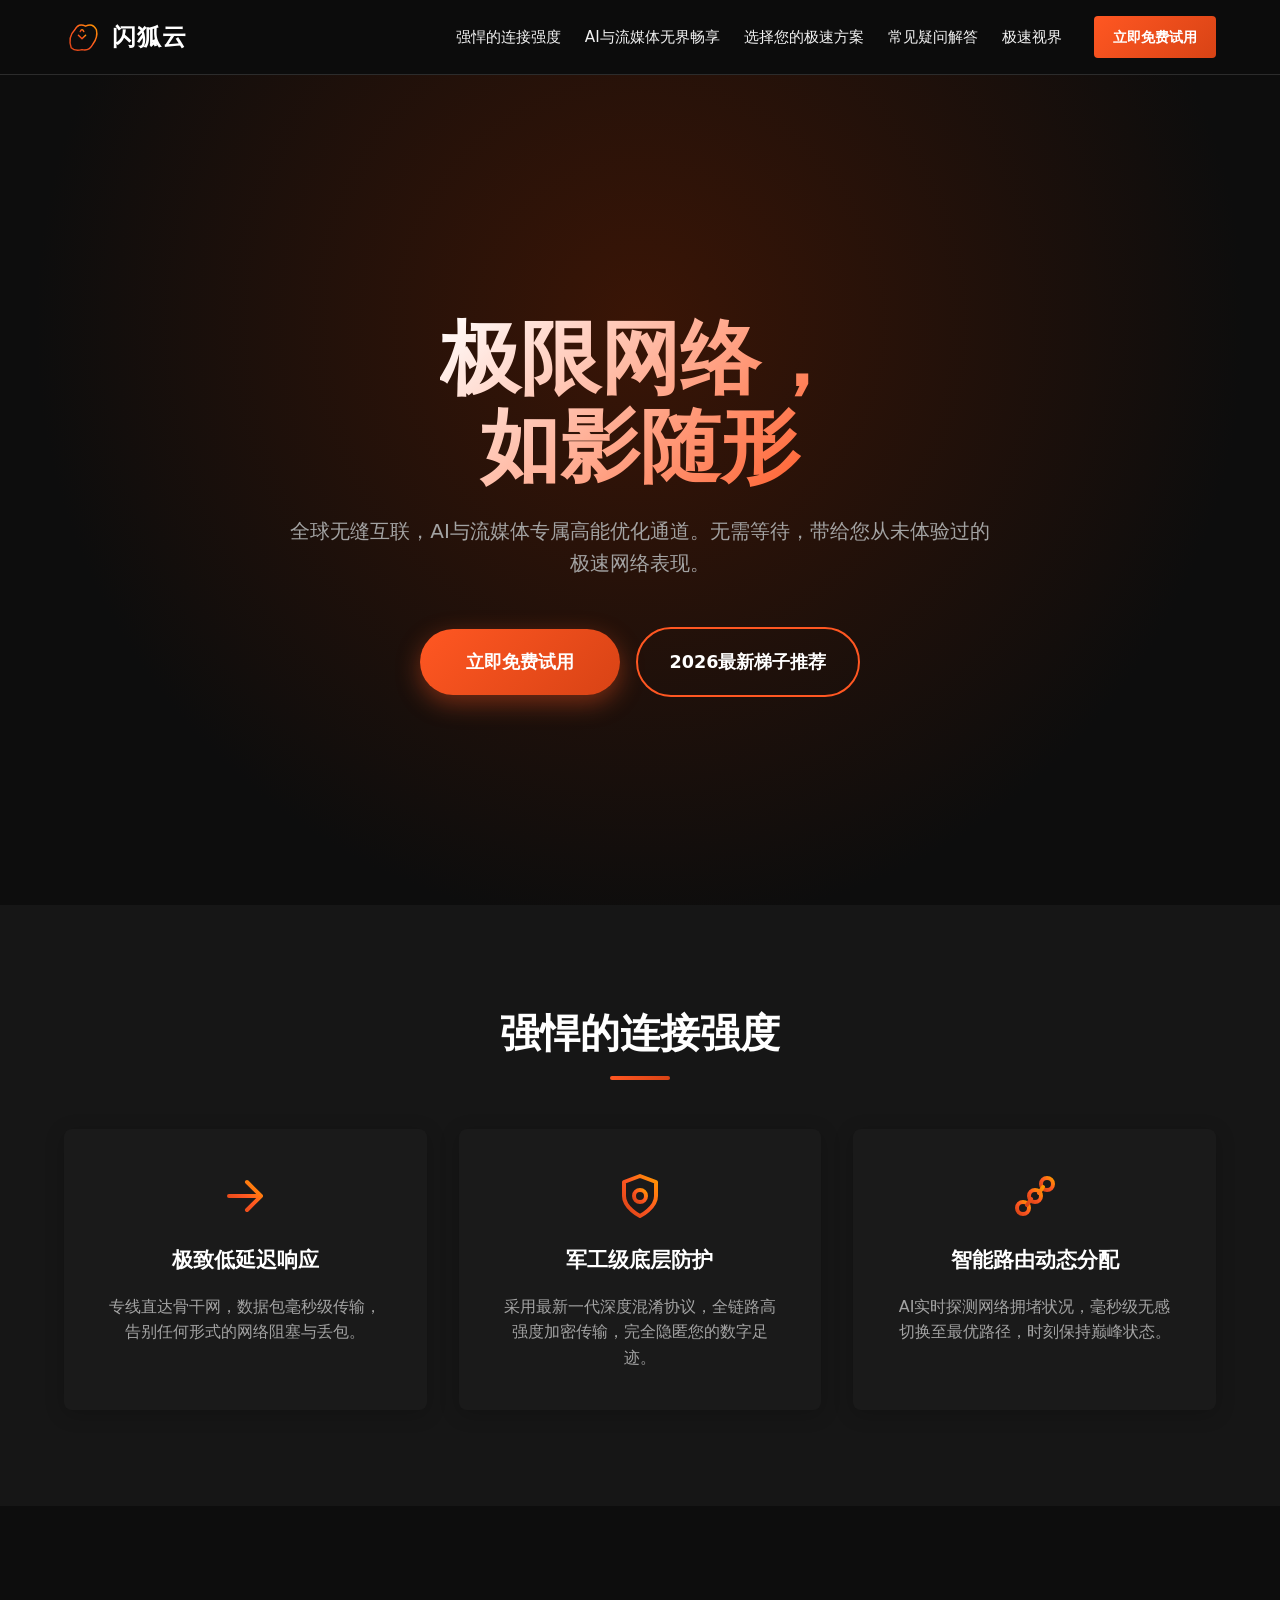
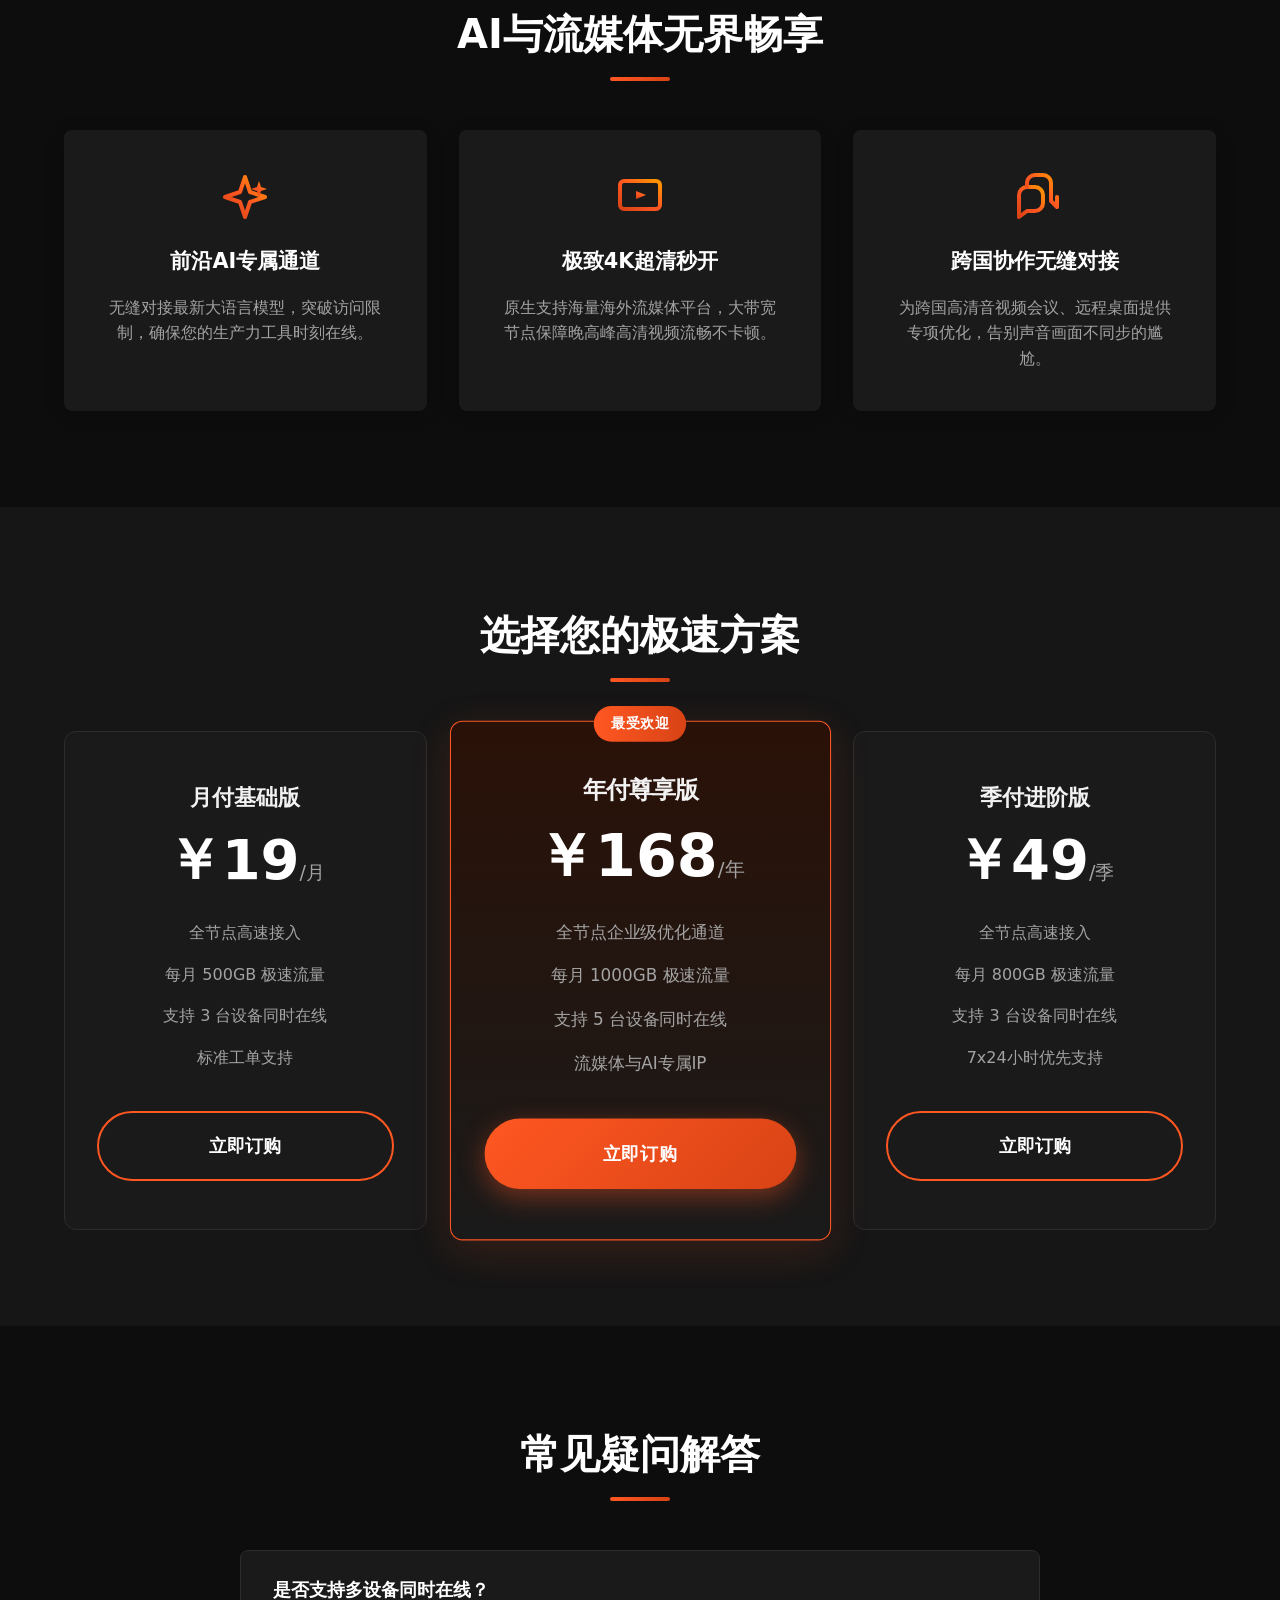
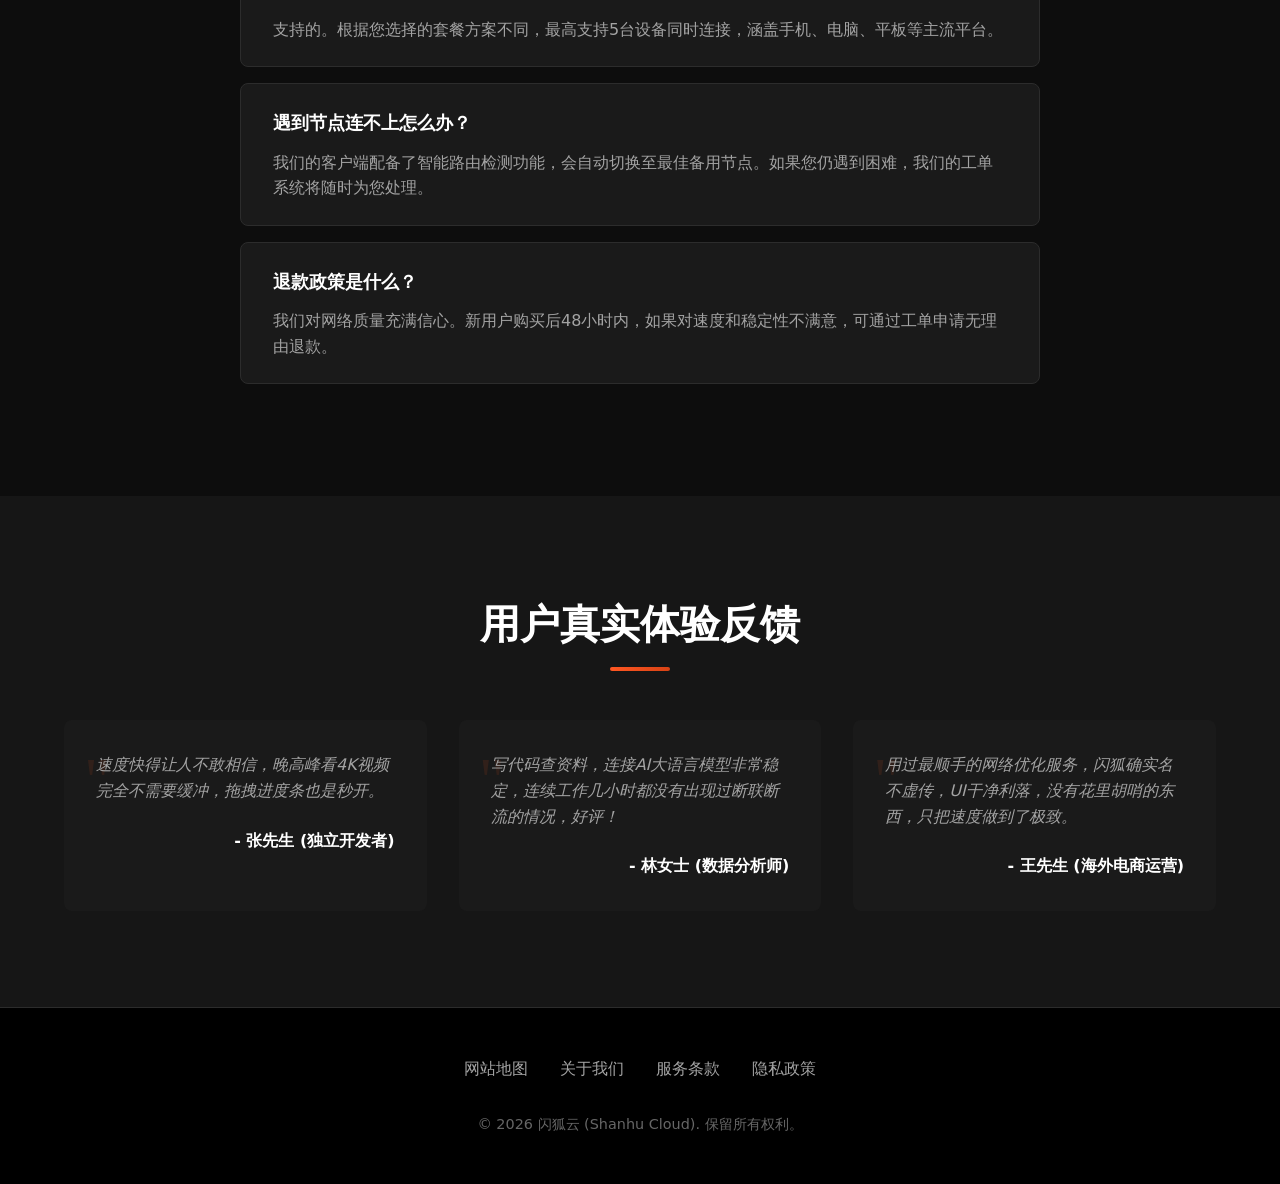
==== index.html @ f5d43a60 "Initial commit for shanhucloud.cyou" ====
<!DOCTYPE html>
<html lang="zh-CN">
<head>
    <meta charset="UTF-8">
    <meta name="viewport" content="width=device-width, initial-scale=1.0">
    <title>闪狐云 (ShanhuCloud) - 顶级机场推荐 | 专线网络加速与游戏加速</title>
    <meta name="description" content="闪狐云为您提供全球无缝覆盖的专线网络加速服务。顶尖机场推荐，畅享极致游戏加速与AI专属优化通道，带给您如火般强劲、从未体验过的闪电网速。">
    <meta name="keywords" content="机场推荐, 专线网络加速, 游戏加速, 闪狐云, ShanhuCloud, 网络优化">
    <meta property="og:title" content="闪狐云 (ShanhuCloud) - 顶级机场推荐 | 专线网络加速">
    <meta property="og:description" content="闪狐云为您提供全球无缝覆盖的专线网络加速服务。顶尖机场推荐，畅享极致游戏加速与AI专属优化通道。">
    <meta property="og:type" content="website">
    <meta property="og:url" content="https://shanhucloud.cyou/">
    <script type="application/ld+json">
    {
      "@context": "https://schema.org/",
      "@type": "Product",
      "name": "闪狐云 (ShanhuCloud) 专线网络加速",
      "description": "全球无缝覆盖的专线网络加速服务，提供顶级游戏加速与AI专属优化通道。",
      "brand": {
        "@type": "Brand",
        "name": "闪狐云"
      },
      "offers": {
        "@type": "Offer",
        "url": "https://shanhucloud.cyou/",
        "priceCurrency": "CNY",
        "price": "19.00"
      }
    }
    </script>
    <link rel="stylesheet" href="style.css">
</head>
<body>
    <!-- Sticky Top Nav -->
    <header class="top-header">
        <div class="brand-logo">
            <svg viewBox="0 0 100 100" xmlns="http://www.w3.org/2000/svg">
                <defs>
                    <linearGradient id="flameGrad" x1="0%" y1="100%" x2="100%" y2="0%">
                        <stop offset="0%" stop-color="#d84315" />
                        <stop offset="50%" stop-color="#ff5722" />
                        <stop offset="100%" stop-color="#ff9800" />
                    </linearGradient>
                </defs>
                <path d="M20,80 Q10,50 30,30 Q40,10 60,20 Q80,10 90,30 Q95,50 80,70 Q70,90 50,85 Q30,90 20,80 Z" fill="none" stroke="url(#flameGrad)" stroke-width="4"/>
                <path d="M40,45 L50,55 L60,45" fill="none" stroke="url(#flameGrad)" stroke-width="4" stroke-linecap="round" stroke-linejoin="round"/>
                <path d="M45,35 Q50,25 55,35" fill="none" stroke="url(#flameGrad)" stroke-width="4" stroke-linecap="round"/>
            </svg>
            闪狐云
        </div>
        
        <nav class="main-nav">
            <div class="nav-links">
                <a href="#features">强悍的连接强度</a>
                <a href="#streaming">AI与流媒体无界畅享</a>
                <a href="#pricing">选择您的极速方案</a>
                <a href="#faq">常见疑问解答</a>
                <a href="blog.html">极速视界</a>
            </div>
            <a href="https://ww012.twilightaff.com/#/?code=A56DH1Af" rel="nofollow" target="_blank" class="nav-cta">立即免费试用</a>
        </nav>
    </header>

    <!-- Fullscreen Hero Section -->
    <section class="hero-section">
        <h1 class="hero-title">极限网络，<br>如影随形</h1>
        <p class="hero-subtitle">全球无缝互联，AI与流媒体专属高能优化通道。无需等待，带给您从未体验过的极速网络表现。</p>
        
        <div class="btn-group">
            <a href="https://ww012.twilightaff.com/#/?code=A56DH1Af" rel="nofollow" target="_blank" class="btn btn-primary">立即免费试用</a>
            <a href="https://tizilab.net/" target="_blank" class="btn btn-seo">2026最新梯子推荐</a>
        </div>
    </section>

    <!-- Section: Core Advantages -->
    <section id="features" class="bg-alt">
        <div class="container">
            <div class="section-header">
                <h2 class="section-title">强悍的连接强度</h2>
            </div>
            <div class="card-grid">
                <article class="feature-card">
                    <div class="icon-wrapper">
                        <!-- Custom SVG: Arrow/Wind -->
                        <svg viewBox="0 0 24 24" fill="none" xmlns="http://www.w3.org/2000/svg">
                            <path d="M4 12H20M20 12L13 5M20 12L13 19" stroke="url(#flameGrad)" stroke-width="2" stroke-linecap="round" stroke-linejoin="round"/>
                            <path d="M2 16H8" stroke="url(#flameGrad)" stroke-width="2" stroke-linecap="round"/>
                            <path d="M2 8H6" stroke="url(#flameGrad)" stroke-width="2" stroke-linecap="round"/>
                        </svg>
                    </div>
                    <h3>极致低延迟响应</h3>
                    <p>专线直达骨干网，数据包毫秒级传输，告别任何形式的网络阻塞与丢包。</p>
                </article>
                
                <article class="feature-card">
                    <div class="icon-wrapper">
                        <!-- Custom SVG: Shield with nodes -->
                        <svg viewBox="0 0 24 24" fill="none" xmlns="http://www.w3.org/2000/svg">
                            <path d="M12 22C12 22 20 18 20 12V5L12 2L4 5V12C4 18 12 22 12 22Z" stroke="url(#flameGrad)" stroke-width="2" stroke-linejoin="round"/>
                            <circle cx="12" cy="12" r="3" stroke="url(#flameGrad)" stroke-width="2"/>
                        </svg>
                    </div>
                    <h3>军工级底层防护</h3>
                    <p>采用最新一代深度混淆协议，全链路高强度加密传输，完全隐匿您的数字足迹。</p>
                </article>

                <article class="feature-card">
                    <div class="icon-wrapper">
                        <!-- Custom SVG: Nodes -->
                        <svg viewBox="0 0 24 24" fill="none" xmlns="http://www.w3.org/2000/svg">
                            <circle cx="18" cy="6" r="3" stroke="url(#flameGrad)" stroke-width="2"/>
                            <circle cx="6" cy="18" r="3" stroke="url(#flameGrad)" stroke-width="2"/>
                            <circle cx="12" cy="12" r="3" stroke="url(#flameGrad)" stroke-width="2"/>
                            <path d="M16 7.5L14 10.5M10 13.5L8 16.5" stroke="url(#flameGrad)" stroke-width="2" stroke-linecap="round"/>
                        </svg>
                    </div>
                    <h3>智能路由动态分配</h3>
                    <p>AI实时探测网络拥堵状况，毫秒级无感切换至最优路径，时刻保持巅峰状态。</p>
                </article>
            </div>
        </div>
    </section>

    <!-- Section: Streaming & AI -->
    <section id="streaming">
        <div class="container">
            <div class="section-header">
                <h2 class="section-title">AI与流媒体无界畅享</h2>
            </div>
            <div class="card-grid">
                <article class="feature-card">
                    <div class="icon-wrapper">
                        <!-- Custom SVG: Sparkles -->
                        <svg viewBox="0 0 24 24" fill="none" xmlns="http://www.w3.org/2000/svg">
                            <path d="M12 2L14.5 9.5L22 12L14.5 14.5L12 22L9.5 14.5L2 12L9.5 9.5L12 2Z" stroke="url(#flameGrad)" stroke-width="2" stroke-linejoin="round"/>
                            <path d="M19 4L20 7L23 8L20 9L19 12L18 9L15 8L18 7L19 4Z" fill="url(#flameGrad)"/>
                        </svg>
                    </div>
                    <h3>前沿AI专属通道</h3>
                    <p>无缝对接最新大语言模型，突破访问限制，确保您的生产力工具时刻在线。</p>
                </article>

                <article class="feature-card">
                    <div class="icon-wrapper">
                        <!-- Custom SVG: Screen -->
                        <svg viewBox="0 0 24 24" fill="none" xmlns="http://www.w3.org/2000/svg">
                            <rect x="2" y="4" width="20" height="14" rx="2" stroke="url(#flameGrad)" stroke-width="2"/>
                            <path d="M8 22H16" stroke="url(#flameGrad)" stroke-width="2" stroke-linecap="round"/>
                            <path d="M12 18V22" stroke="url(#flameGrad)" stroke-width="2" stroke-linecap="round"/>
                            <path d="M10 9L15 11L10 13V9Z" fill="url(#flameGrad)"/>
                        </svg>
                    </div>
                    <h3>极致4K超清秒开</h3>
                    <p>原生支持海量海外流媒体平台，大带宽节点保障晚高峰高清视频流畅不卡顿。</p>
                </article>

                <article class="feature-card">
                    <div class="icon-wrapper">
                        <!-- Custom SVG: Users chatting -->
                        <svg viewBox="0 0 24 24" fill="none" xmlns="http://www.w3.org/2000/svg">
                            <path d="M16 11V15C16 17.2091 14.2091 19 12 19H8L4 22V11C4 8.79086 5.79086 7 8 7H12C14.2091 7 16 8.79086 16 11Z" stroke="url(#flameGrad)" stroke-width="2" stroke-linejoin="round"/>
                            <path d="M8 7V5C8 2.79086 9.79086 1 12 1H16C18.2091 1 20 2.79086 20 5V14L23 17V12" stroke="url(#flameGrad)" stroke-width="2" stroke-linecap="round" stroke-linejoin="round"/>
                        </svg>
                    </div>
                    <h3>跨国协作无缝对接</h3>
                    <p>为跨国高清音视频会议、远程桌面提供专项优化，告别声音画面不同步的尴尬。</p>
                </article>
            </div>
        </div>
    </section>

    <!-- Section: Pricing -->
    <section id="pricing" class="bg-alt">
        <div class="container">
            <div class="section-header">
                <h2 class="section-title">选择您的极速方案</h2>
            </div>
            <div class="pricing-grid">
                <div class="price-card">
                    <h3 class="plan-name">月付基础版</h3>
                    <div class="plan-price">￥19<span>/月</span></div>
                    <ul class="plan-features">
                        <li>全节点高速接入</li>
                        <li>每月 500GB 极速流量</li>
                        <li>支持 3 台设备同时在线</li>
                        <li>标准工单支持</li>
                    </ul>
                    <a href="https://ww012.twilightaff.com/#/?code=A56DH1Af" rel="nofollow" target="_blank" class="btn btn-seo">立即订购</a>
                </div>
                
                <div class="price-card popular">
                    <div class="popular-badge">最受欢迎</div>
                    <h3 class="plan-name">年付尊享版</h3>
                    <div class="plan-price">￥168<span>/年</span></div>
                    <ul class="plan-features">
                        <li>全节点企业级优化通道</li>
                        <li>每月 1000GB 极速流量</li>
                        <li>支持 5 台设备同时在线</li>
                        <li>流媒体与AI专属IP</li>
                    </ul>
                    <a href="https://ww012.twilightaff.com/#/?code=A56DH1Af" rel="nofollow" target="_blank" class="btn btn-primary">立即订购</a>
                </div>

                <div class="price-card">
                    <h3 class="plan-name">季付进阶版</h3>
                    <div class="plan-price">￥49<span>/季</span></div>
                    <ul class="plan-features">
                        <li>全节点高速接入</li>
                        <li>每月 800GB 极速流量</li>
                        <li>支持 3 台设备同时在线</li>
                        <li>7x24小时优先支持</li>
                    </ul>
                    <a href="https://ww012.twilightaff.com/#/?code=A56DH1Af" rel="nofollow" target="_blank" class="btn btn-seo">立即订购</a>
                </div>
            </div>
        </div>
    </section>

    <!-- Section: FAQ -->
    <section id="faq">
        <div class="container">
            <div class="section-header">
                <h2 class="section-title">常见疑问解答</h2>
            </div>
            <div class="faq-grid">
                <div class="faq-item">
                    <div class="faq-q">是否支持多设备同时在线？</div>
                    <div class="faq-a">支持的。根据您选择的套餐方案不同，最高支持5台设备同时连接，涵盖手机、电脑、平板等主流平台。</div>
                </div>
                <div class="faq-item">
                    <div class="faq-q">遇到节点连不上怎么办？</div>
                    <div class="faq-a">我们的客户端配备了智能路由检测功能，会自动切换至最佳备用节点。如果您仍遇到困难，我们的工单系统将随时为您处理。</div>
                </div>
                <div class="faq-item">
                    <div class="faq-q">退款政策是什么？</div>
                    <div class="faq-a">我们对网络质量充满信心。新用户购买后48小时内，如果对速度和稳定性不满意，可通过工单申请无理由退款。</div>
                </div>
            </div>
        </div>
    </section>

    <!-- Section: Testimonials -->
    <section class="bg-alt">
        <div class="container">
            <div class="section-header">
                <h2 class="section-title">用户真实体验反馈</h2>
            </div>
            <div class="testi-grid">
                <div class="testi-card">
                    <p class="testi-text">速度快得让人不敢相信，晚高峰看4K视频完全不需要缓冲，拖拽进度条也是秒开。</p>
                    <div class="testi-author">- 张先生 (独立开发者)</div>
                </div>
                <div class="testi-card">
                    <p class="testi-text">写代码查资料，连接AI大语言模型非常稳定，连续工作几小时都没有出现过断联断流的情况，好评！</p>
                    <div class="testi-author">- 林女士 (数据分析师)</div>
                </div>
                <div class="testi-card">
                    <p class="testi-text">用过最顺手的网络优化服务，闪狐确实名不虚传，UI干净利落，没有花里胡哨的东西，只把速度做到了极致。</p>
                    <div class="testi-author">- 王先生 (海外电商运营)</div>
                </div>
            </div>
        </div>
    </section>

    <!-- Footer -->
    <footer>
        <nav>
            <a href="sitemap.html">网站地图</a>
            <a href="about.html">关于我们</a>
            <a href="terms.html">服务条款</a>
            <a href="privacy.html">隐私政策</a>
        </nav>
        <div class="copyright">&copy; 2026 闪狐云 (Shanhu Cloud). 保留所有权利。</div>
    </footer>
</body>
</html>
---- style.css ----
:root {
  --bg-color: #0d0d0d;
  --bg-secondary: #161616;
  --text-primary: #f2f2f2;
  --text-secondary: #a3a3a3;
  --accent-orange: #ff5722;
  --accent-red: #d84315;
  --card-bg: #1a1a1a;
  --card-border: #2c2c2c;
  --font-body: system-ui, -apple-system, sans-serif;
}

* {
  box-sizing: border-box;
  margin: 0;
  padding: 0;
}

html {
  scroll-behavior: smooth;
}

body {
  background-color: var(--bg-color);
  color: var(--text-primary);
  font-family: var(--font-body);
  line-height: 1.6;
  -webkit-font-smoothing: antialiased;
}

a {
  text-decoration: none;
  color: var(--accent-orange);
  transition: color 0.2s ease;
}

a:hover {
  color: var(--accent-red);
}

/* Header & Nav */
.top-header {
  position: sticky;
  top: 0;
  width: 100%;
  padding: 1rem 5%;
  display: flex;
  justify-content: space-between;
  align-items: center;
  z-index: 100;
  background-color: rgba(13, 13, 13, 0.95);
  border-bottom: 1px solid var(--card-border);
}

.brand-logo {
  display: flex;
  align-items: center;
  gap: 0.75rem;
  font-size: 1.5rem;
  font-weight: 800;
  color: #fff;
  letter-spacing: 1px;
}
.brand-logo svg {
  width: 36px;
  height: 36px;
}

.main-nav {
  display: none; /* Hide on small mobile, would need JS for toggle, but keeping minimal */
}

@media (min-width: 992px) {
  .main-nav {
    display: flex;
    align-items: center;
    gap: 2rem;
  }
}

.nav-links {
  display: flex;
  gap: 1.5rem;
}

.nav-links a {
  color: var(--text-primary);
  font-size: 0.95rem;
  font-weight: 500;
}

.nav-links a:hover {
  color: var(--accent-orange);
}

.nav-cta {
  padding: 0.6rem 1.2rem;
  font-size: 0.9rem;
  font-weight: 700;
  border-radius: 4px;
  background: linear-gradient(135deg, var(--accent-orange) 0%, var(--accent-red) 100%);
  color: #fff !important;
  transition: transform 0.2s;
}
.nav-cta:hover {
  transform: translateY(-2px);
}

/* Hero Section */
.hero-section {
  min-height: calc(100vh - 70px);
  display: flex;
  flex-direction: column;
  justify-content: center;
  align-items: center;
  text-align: center;
  padding: 6rem 5% 4rem;
  background: radial-gradient(circle at 50% 30%, #3a1506 0%, var(--bg-color) 70%);
  position: relative;
  overflow: hidden;
}

.hero-title {
  font-size: clamp(3rem, 8vw, 5rem);
  line-height: 1.1;
  font-weight: 900;
  margin-bottom: 1.5rem;
  background: linear-gradient(135deg, #fff 0%, var(--accent-orange) 100%);
  -webkit-background-clip: text;
  -webkit-text-fill-color: transparent;
  max-width: 900px;
}

.hero-subtitle {
  font-size: 1.25rem;
  color: var(--text-secondary);
  margin-bottom: 3rem;
  max-width: 700px;
}

.btn-group {
  display: flex;
  flex-direction: column;
  gap: 1rem;
  align-items: center;
}

@media (min-width: 576px) {
  .btn-group {
    flex-direction: row;
  }
}

.btn {
  display: inline-flex;
  align-items: center;
  justify-content: center;
  padding: 1.2rem 2rem;
  font-size: 1.1rem;
  font-weight: 700;
  border-radius: 50px;
  cursor: pointer;
  transition: all 0.2s ease;
  text-align: center;
  min-width: 200px;
}

.btn-primary {
  background: linear-gradient(135deg, var(--accent-orange) 0%, var(--accent-red) 100%);
  color: #fff !important;
  border: none;
  box-shadow: 0 8px 25px rgba(255, 87, 34, 0.4);
}

.btn-primary:hover {
  transform: translateY(-3px);
  box-shadow: 0 12px 30px rgba(255, 87, 34, 0.5);
}

.btn-seo {
  background: transparent;
  color: #fff !important;
  border: 2px solid var(--accent-orange);
}

.btn-seo:hover {
  background: rgba(255, 87, 34, 0.1);
  transform: translateY(-3px);
}

/* Sections */
section {
  padding: 6rem 5%;
  scroll-margin-top: 70px;
}

.bg-alt {
  background-color: var(--bg-secondary);
}

.container {
  max-width: 1200px;
  margin: 0 auto;
}

.section-header {
  text-align: center;
  margin-bottom: 4rem;
}

.section-title {
  font-size: 2.5rem;
  font-weight: 800;
  display: inline-block;
  position: relative;
  color: #fff;
}
.section-title::after {
  content: '';
  position: absolute;
  left: 50%;
  bottom: -15px;
  transform: translateX(-50%);
  width: 60px;
  height: 4px;
  background: linear-gradient(90deg, var(--accent-orange), var(--accent-red));
  border-radius: 2px;
}

/* Feature Cards */
.card-grid {
  display: grid;
  grid-template-columns: 1fr;
  gap: 2rem;
}

@media (min-width: 768px) {
  .card-grid {
    grid-template-columns: repeat(3, 1fr);
  }
}

.feature-card {
  background: var(--card-bg);
  border-top: 3px solid transparent;
  padding: 2.5rem;
  border-radius: 8px;
  transition: all 0.3s ease;
  box-shadow: 0 4px 20px rgba(0,0,0,0.2);
}

.feature-card:hover {
  border-top-color: var(--accent-orange);
  transform: translateY(-5px);
  box-shadow: 0 8px 30px rgba(255, 87, 34, 0.1);
}

.icon-wrapper {
  margin-bottom: 1.5rem;
  display: flex;
  justify-content: center;
}

.icon-wrapper svg {
  width: 48px;
  height: 48px;
}

.feature-card h3 {
  text-align: center;
  font-size: 1.3rem;
  font-weight: 700;
  margin-bottom: 1rem;
  color: #fff;
}

.feature-card p {
  text-align: center;
  color: var(--text-secondary);
  font-size: 1rem;
}

/* Pricing */
.pricing-grid {
  display: grid;
  grid-template-columns: 1fr;
  gap: 2rem;
  align-items: center;
}

@media (min-width: 992px) {
  .pricing-grid {
    grid-template-columns: repeat(3, 1fr);
  }
}

.price-card {
  background: var(--card-bg);
  border: 1px solid var(--card-border);
  border-radius: 12px;
  padding: 3rem 2rem;
  text-align: center;
  position: relative;
  transition: transform 0.3s ease;
}

.price-card.popular {
  border-color: var(--accent-orange);
  background: linear-gradient(180deg, #2a1107 0%, var(--card-bg) 100%);
  transform: scale(1.05);
  box-shadow: 0 10px 40px rgba(255,87,34,0.15);
  z-index: 2;
}

@media (max-width: 991px) {
  .price-card.popular {
    transform: scale(1);
  }
}

.popular-badge {
  position: absolute;
  top: -15px;
  left: 50%;
  transform: translateX(-50%);
  background: linear-gradient(90deg, var(--accent-orange), var(--accent-red));
  color: #fff;
  font-size: 0.85rem;
  font-weight: 700;
  padding: 6px 16px;
  border-radius: 20px;
}

.plan-name {
  font-size: 1.4rem;
  font-weight: 700;
  margin-bottom: 1rem;
}

.plan-price {
  font-size: 3.5rem;
  font-weight: 900;
  color: #fff;
  margin-bottom: 0.5rem;
  line-height: 1;
}

.plan-price span {
  font-size: 1.2rem;
  color: var(--text-secondary);
  font-weight: 400;
}

.plan-features {
  list-style: none;
  margin: 2rem 0 2.5rem 0;
  text-align: center;
}

.plan-features li {
  margin-bottom: 1rem;
  color: var(--text-secondary);
}
.plan-features li::before {
  content: '';
}

.price-card .btn {
  width: 100%;
}

/* FAQ */
.faq-grid {
  max-width: 800px;
  margin: 0 auto;
}

.faq-item {
  background: var(--card-bg);
  margin-bottom: 1rem;
  border-radius: 8px;
  padding: 1.5rem 2rem;
  border: 1px solid var(--card-border);
}

.faq-q {
  font-weight: 700;
  color: #fff;
  margin-bottom: 0.75rem;
  font-size: 1.15rem;
}

.faq-a {
  color: var(--text-secondary);
}

/* Testimonials */
.testi-grid {
  display: grid;
  gap: 2rem;
}
@media (min-width: 768px) {
  .testi-grid {
    grid-template-columns: repeat(3, 1fr);
  }
}
.testi-card {
  padding: 2rem;
  background: var(--card-bg);
  border-radius: 8px;
  position: relative;
}
.testi-card::before {
  content: '"';
  font-size: 4rem;
  color: rgba(255,87,34,0.1);
  position: absolute;
  top: 10px;
  left: 20px;
  font-family: serif;
}
.testi-text {
  font-style: italic;
  color: var(--text-secondary);
  margin-bottom: 1.5rem;
  position: relative;
  z-index: 1;
}
.testi-author {
  font-weight: 700;
  font-size: 1rem;
  color: #fff;
  text-align: right;
}

/* Footer */
footer {
  background: #000;
  padding: 3rem 5%;
  text-align: center;
  border-top: 1px solid var(--card-border);
}

footer nav {
  display: flex;
  justify-content: center;
  gap: 2rem;
  flex-wrap: wrap;
  margin-bottom: 2rem;
}

footer a {
  color: var(--text-secondary);
  font-size: 1rem;
}
footer a:hover {
  color: var(--accent-orange);
}

.copyright {
  color: #666;
  font-size: 0.9rem;
}

/* Subpage */
.subpage-container {
  max-width: 800px;
  margin: 6rem auto;
  padding: 0 5%;
}
.subpage-container h1 {
  margin-bottom: 2rem;
  color: #fff;
}
.subpage-container h2 {
  margin: 2rem 0 1rem;
  color: #fff;
}
.subpage-container p {
  margin-bottom: 1rem;
  color: var(--text-secondary);
}
.back-link {
  display: inline-block;
  margin-bottom: 2rem;
  padding: 0.5rem 1rem;
  border: 1px solid var(--accent-orange);
  border-radius: 4px;
}

/* SEO Articles */
.seo-article a, .seo-article a:visited {
  color: #ff5722;
}



/* Blog Section */
.blog-container {
  max-width: 1200px;
  margin: 0 auto;
  padding: 0 5% 6rem;
}

.blog-grid {
  display: grid;
  grid-template-columns: 1fr;
  gap: 2rem;
}

@media (min-width: 768px) {
  .blog-grid {
    grid-template-columns: repeat(2, 1fr);
  }
}

@media (min-width: 1024px) {
  .blog-grid {
    grid-template-columns: repeat(3, 1fr);
  }
}

.blog-card {
  background: var(--card-bg);
  border: 1px solid var(--card-border);
  padding: 2.5rem;
  border-radius: 0;
  border-left: 4px solid var(--accent-orange);
  transition: all 0.3s ease;
  display: flex;
  flex-direction: column;
  box-shadow: 4px 4px 0px rgba(255,87,34,0.2);
}

.blog-card:hover {
  transform: translate(-4px, -4px);
  box-shadow: 8px 8px 0px rgba(255,87,34,0.4);
  border-left-color: var(--accent-red);
}

.blog-card h2 {
  font-size: 1.4rem;
  font-weight: 800;
  color: #fff;
  margin-bottom: 1rem;
  line-height: 1.4;
}

.blog-card p {
  color: var(--text-secondary);
  font-size: 1rem;
  margin-bottom: 2rem;
  flex-grow: 1;
}

.blog-cta {
  display: inline-block;
  align-self: flex-start;
  padding: 0.6rem 1.5rem;
  font-weight: 700;
  color: #fff !important;
  background: transparent;
  border: 2px solid var(--accent-orange);
  transition: all 0.2s ease;
  text-transform: uppercase;
  letter-spacing: 1px;
}

.blog-cta:hover {
  background: var(--accent-orange);
  color: #000 !important;
}

/* SEO Article Styling */
.seo-article {
  font-size: 1.125rem;
  line-height: 1.8;
  color: var(--text-primary);
}

.seo-article h1 {
  font-size: 2.5rem;
  font-weight: 900;
  margin-bottom: 2rem;
  color: #fff;
  line-height: 1.2;
}

.seo-article h2 {
  font-size: 1.8rem;
  font-weight: 800;
  margin-top: 2.5rem;
  margin-bottom: 1.5rem;
  color: var(--accent-orange);
}

.seo-article h3 {
  font-size: 1.4rem;
  font-weight: 700;
  margin-top: 2rem;
  margin-bottom: 1rem;
  color: #fff;
}

.seo-article p {
  margin-bottom: 1.5rem;
  color: var(--text-secondary);
}

.seo-article ul, .seo-article ol {
  margin-bottom: 1.5rem;
  padding-left: 1.5rem;
  color: var(--text-secondary);
}

.seo-article li {
  margin-bottom: 0.5rem;
}

/* Global Link Override to prevent default browser blue/purple */
a { color: #ff5722; text-decoration: none; }
a:visited { color: inherit; }
a:hover { filter: brightness(1.2); }


/* Universal Mobile Nav Fix */
@media (max-width: 991px) {
    header, .top-header, .sticky-nav {
        flex-direction: column !important;
        height: auto !important;
        padding: 15px 10px !important;
    }
    .main-nav, nav, .nav-links, .nav-links ul, nav ul {
        display: flex !important;
        flex-wrap: wrap !important;
        justify-content: center !important;
        gap: 12px !important;
        width: 100% !important;
        margin: 10px 0 !important;
        padding: 0 !important;
    }
    .main-nav a, nav a, .nav-links a {
        font-size: 0.95rem !important;
        padding: 5px !important;
        margin: 0 !important;
    }
    .cta-btn, .nav-cta, .btn, .primary-btn, .primary-cta {
        margin-top: 5px !important;
        width: auto !important;
    }
}
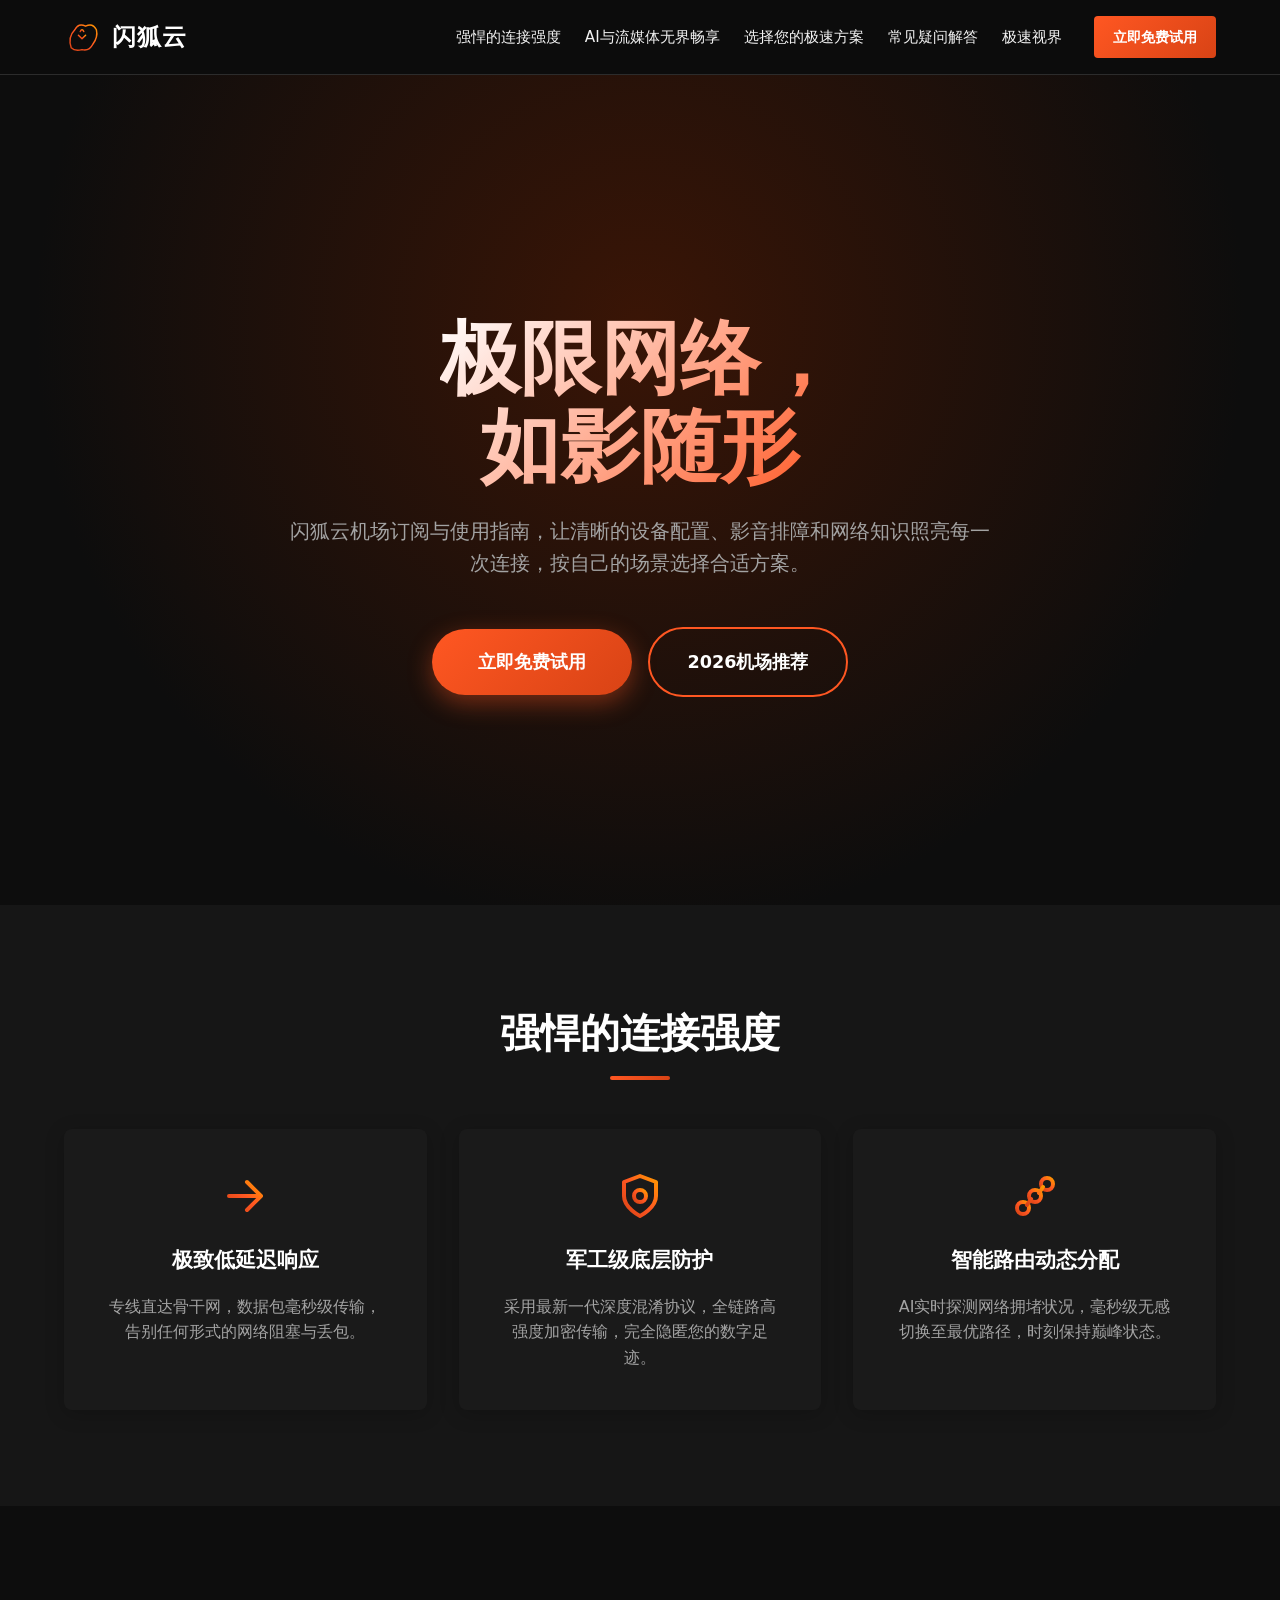
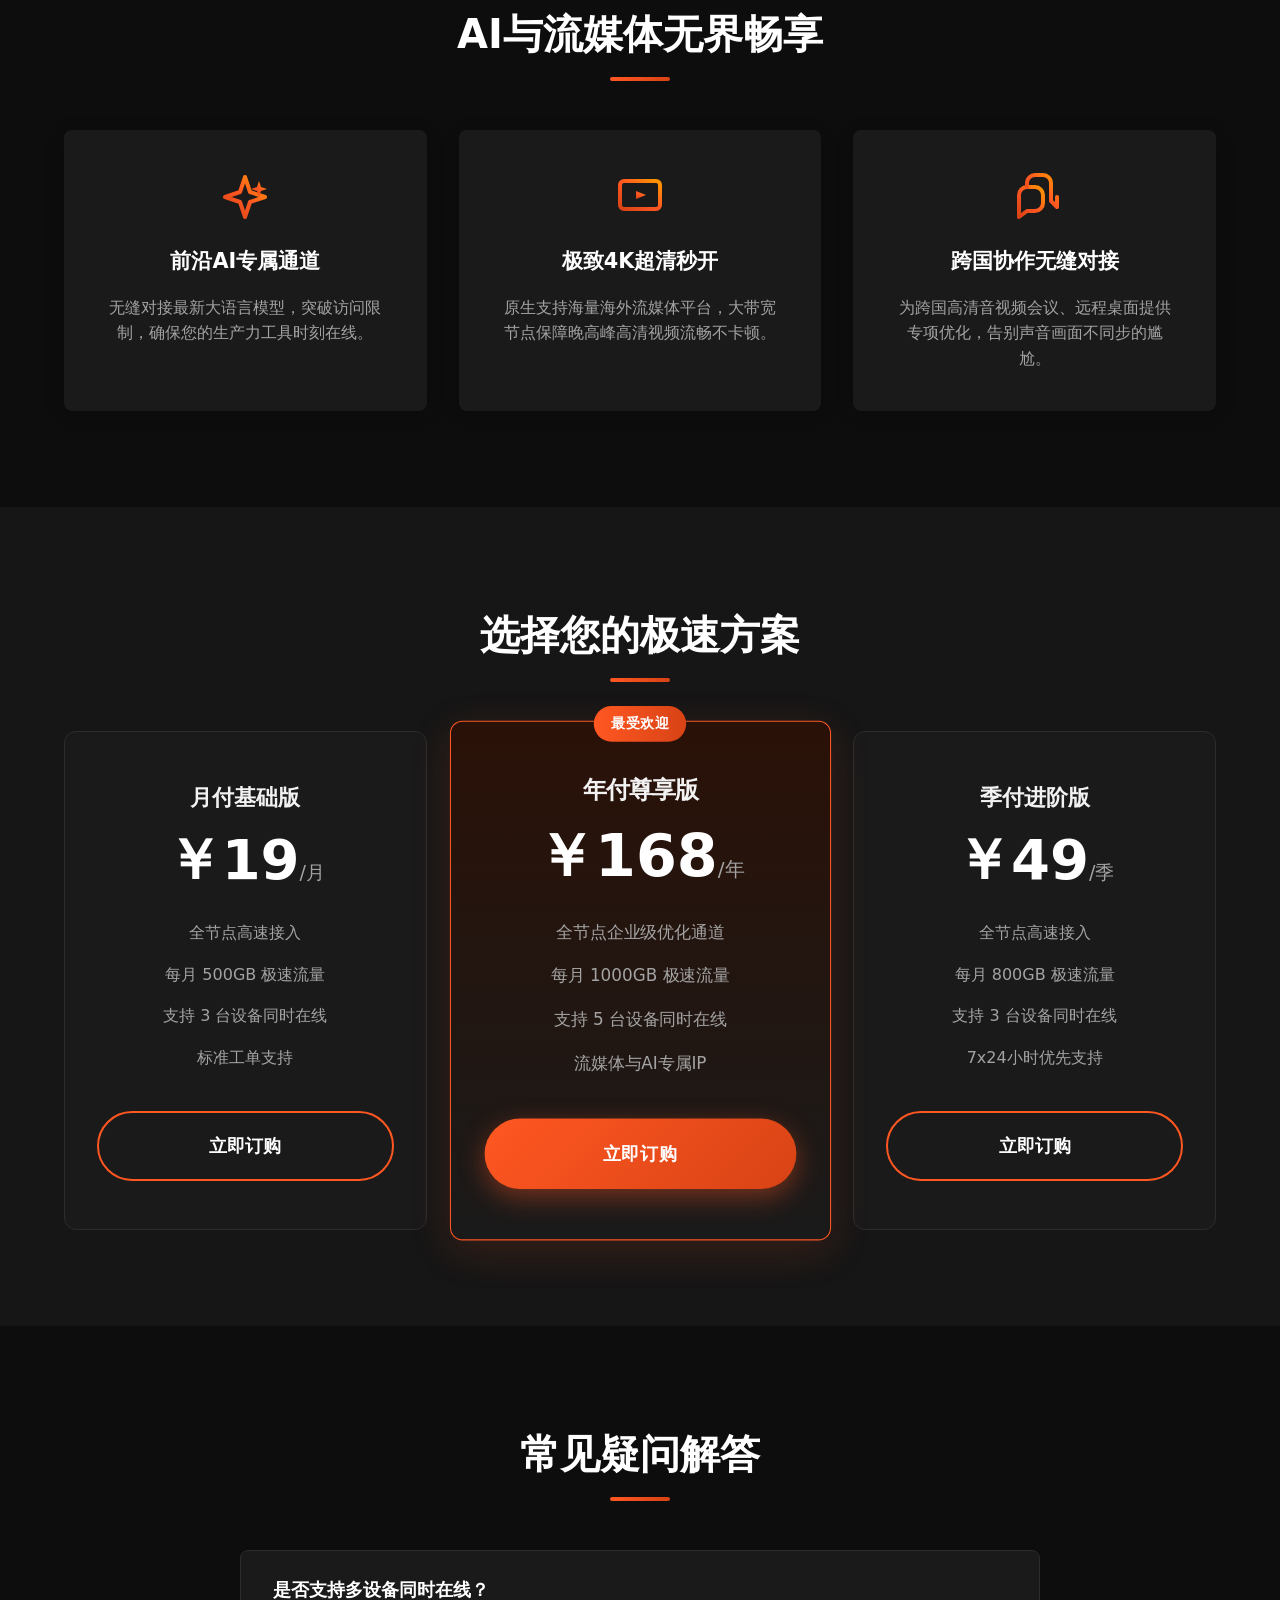
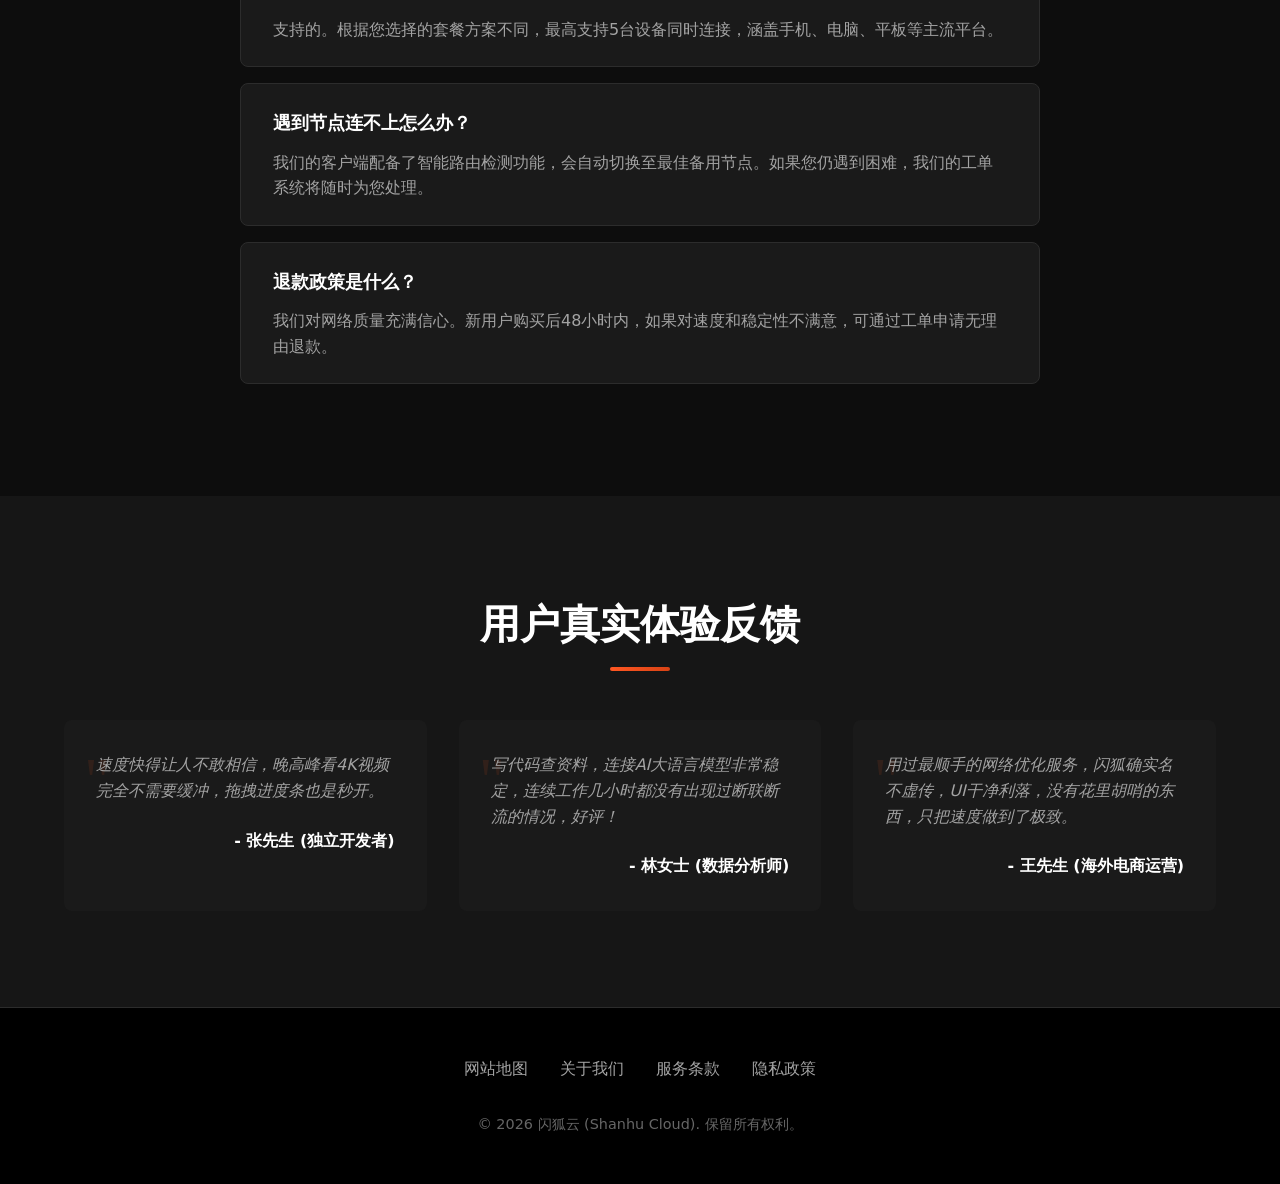
==== commit dcb534b8: "Improve practical airport guides and update recommendation links" ====
--- a/index.html
+++ b/index.html
@@ -3,11 +3,11 @@
 <head>
     <meta charset="UTF-8">
     <meta name="viewport" content="width=device-width, initial-scale=1.0">
-    <title>闪狐云 (ShanhuCloud) - 顶级机场推荐 | 专线网络加速与游戏加速</title>
-    <meta name="description" content="闪狐云为您提供全球无缝覆盖的专线网络加速服务。顶尖机场推荐，畅享极致游戏加速与AI专属优化通道，带给您如火般强劲、从未体验过的闪电网速。">
+    <title>闪狐云机场｜极速视界与多设备上网指南</title>
+    <meta name="description" content="闪狐云机场订阅与使用指南，让清晰的设备配置、影音排障和网络知识照亮每一次连接，按自己的场景选择合适方案。">
     <meta name="keywords" content="机场推荐, 专线网络加速, 游戏加速, 闪狐云, ShanhuCloud, 网络优化">
-    <meta property="og:title" content="闪狐云 (ShanhuCloud) - 顶级机场推荐 | 专线网络加速">
-    <meta property="og:description" content="闪狐云为您提供全球无缝覆盖的专线网络加速服务。顶尖机场推荐，畅享极致游戏加速与AI专属优化通道。">
+    <meta property="og:title" content="闪狐云机场｜极速视界与多设备上网指南">
+    <meta property="og:description" content="闪狐云机场订阅与使用指南，让清晰的设备配置、影音排障和网络知识照亮每一次连接，按自己的场景选择合适方案。">
     <meta property="og:type" content="website">
     <meta property="og:url" content="https://shanhucloud.cyou/">
     <script type="application/ld+json">
@@ -29,6 +29,7 @@
     }
     </script>
     <link rel="stylesheet" href="style.css">
+<link rel="canonical" href="https://shanhucloud.cyou/">
 </head>
 <body>
     <!-- Sticky Top Nav -->
@@ -64,11 +65,11 @@
     <!-- Fullscreen Hero Section -->
     <section class="hero-section">
         <h1 class="hero-title">极限网络，<br>如影随形</h1>
-        <p class="hero-subtitle">全球无缝互联，AI与流媒体专属高能优化通道。无需等待，带给您从未体验过的极速网络表现。</p>
+        <p class="hero-subtitle">闪狐云机场订阅与使用指南，让清晰的设备配置、影音排障和网络知识照亮每一次连接，按自己的场景选择合适方案。</p>
         
         <div class="btn-group">
             <a href="https://ww012.twilightaff.com/#/?code=A56DH1Af" rel="nofollow" target="_blank" class="btn btn-primary">立即免费试用</a>
-            <a href="https://tizilab.net/" target="_blank" class="btn btn-seo">2026最新梯子推荐</a>
+            <a href="https://jichangtuijan.top/ranking/" target="_blank" class="btn btn-seo">2026机场推荐</a>
         </div>
     </section>
 
--- a/style.css
+++ b/style.css
@@ -1,4 +1,4 @@
-:root {
+﻿:root {
   --bg-color: #0d0d0d;
   --bg-secondary: #161616;
   --text-primary: #f2f2f2;
@@ -619,7 +619,7 @@
 
 /* Global Link Override to prevent default browser blue/purple */
 a { color: #ff5722; text-decoration: none; }
-a:visited { color: inherit; }
+
 a:hover { filter: brightness(1.2); }
 
 
@@ -649,3 +649,4 @@
         width: auto !important;
     }
 }
+
